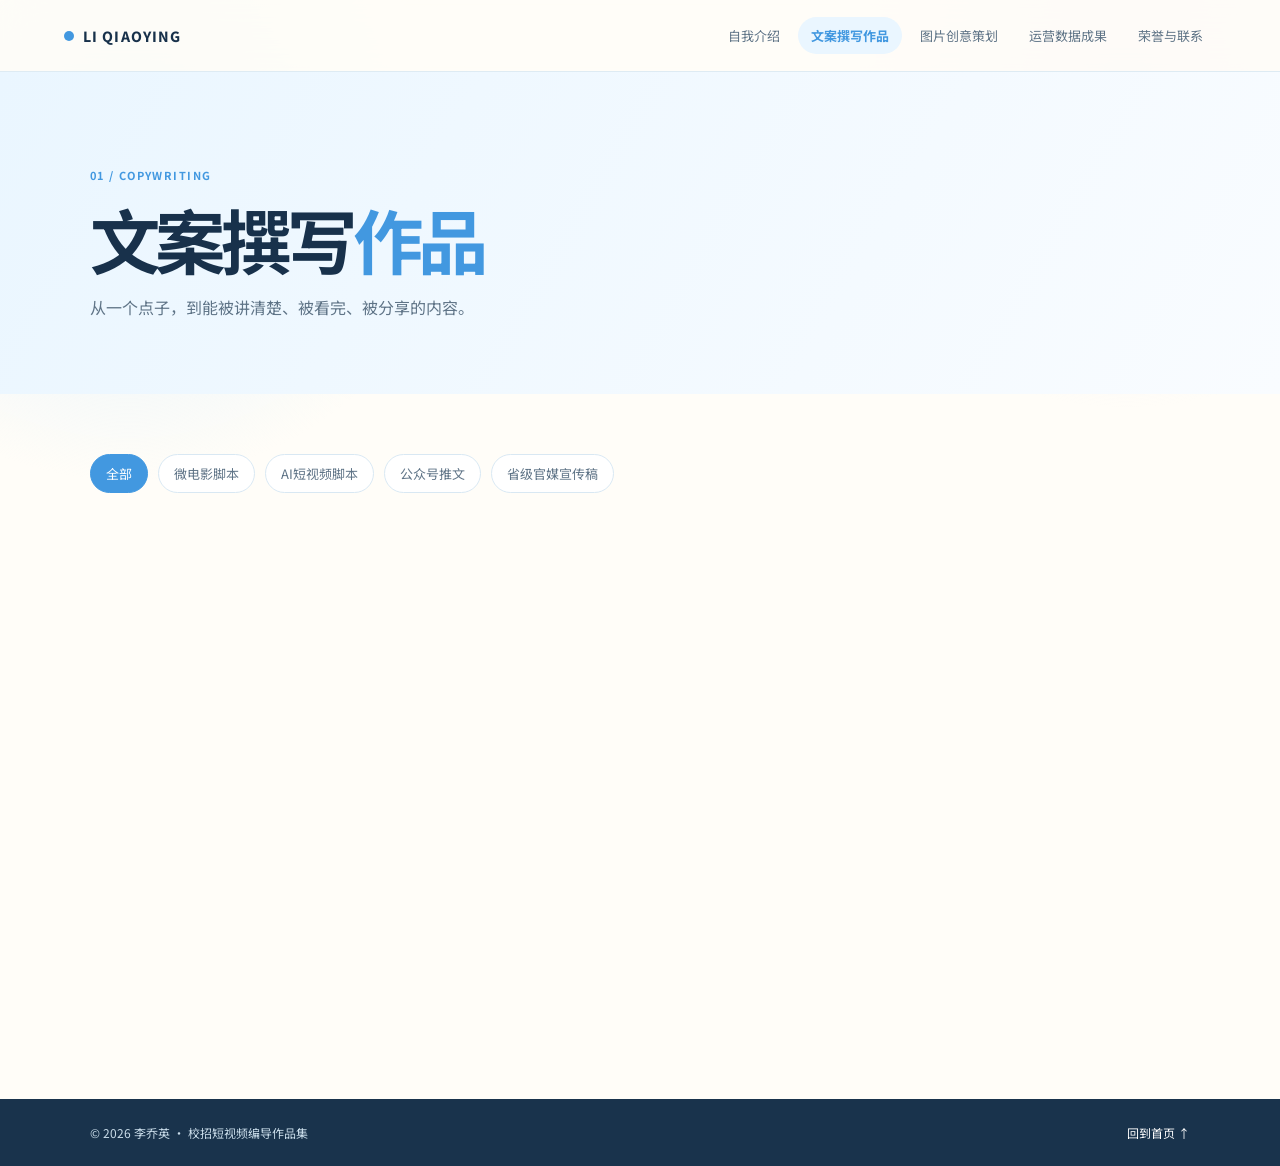
==== copywriting.html @ 42918904 "Split portfolio navigation into pages" ====
<!doctype html>
<html lang="zh-CN"><head><meta charset="UTF-8" /><meta name="viewport" content="width=device-width, initial-scale=1.0" /><meta name="description" content="李乔英文案撰写作品" /><title>文案撰写作品｜李乔英</title><link rel="preconnect" href="https://fonts.googleapis.com" /><link rel="preconnect" href="https://fonts.gstatic.com" crossorigin /><link href="https://fonts.googleapis.com/css2?family=Noto+Sans+SC:wght@400;500;600;700;800&display=swap" rel="stylesheet" /><link rel="stylesheet" href="styles.css" /></head>
<body><header class="site-header"><a class="brand" href="index.html"><span class="brand-dot"></span>LI QIAOYING</a><button class="nav-toggle" type="button" aria-label="打开导航" aria-expanded="false">☰</button><nav class="main-nav"><a href="index.html">自我介绍</a><a class="active" href="copywriting.html">文案撰写作品</a><a href="creative.html">图片创意策划</a><a href="data.html">运营数据成果</a><a href="honors.html">荣誉与联系</a></nav></header>
<main><section class="page-banner section"><p class="eyebrow">01 / COPYWRITING</p><h1>文案撰写<span>作品</span></h1><p>从一个点子，到能被讲清楚、被看完、被分享的内容。</p></section><section class="section page-content"><div class="work-filter" role="tablist"><button class="chip active" data-work-filter="all" type="button">全部</button><button class="chip" data-work-filter="微电影脚本" type="button">微电影脚本</button><button class="chip" data-work-filter="AI短视频脚本" type="button">AI短视频脚本</button><button class="chip" data-work-filter="公众号推文" type="button">公众号推文</button><button class="chip" data-work-filter="省级官媒宣传稿" type="button">省级官媒宣传稿</button></div><div id="works-grid" class="works-grid"><p class="loading-note">正在加载作品卡片…</p></div></section></main><footer><span>© 2026 李乔英 · 校招短视频编导作品集</span><a href="index.html">回到首页 ↑</a></footer><script src="content/site-content.js"></script><script src="app.js"></script></body></html>
---- styles.css ----
:root{--blue:#4298e0;--blue-light:#eaf6ff;--blue-soft:#d7edff;--ink:#18314b;--muted:#5f7487;--cream:#fffdf8;--pink:#ffe5ed;--purple:#e9e4ff;--line:#d9e8f3;--shadow:0 12px 30px rgba(59,132,185,.13);--radius:16px}*{box-sizing:border-box}html{scroll-behavior:smooth}body{background:var(--cream);color:var(--ink);font-family:"Noto Sans SC",sans-serif;margin:0}body:before{background:radial-gradient(circle at 10% 15%,#dff2ff 0,transparent 25%),radial-gradient(circle at 88% 8%,#eee9ff 0,transparent 24%);content:"";inset:0;pointer-events:none;position:fixed;z-index:-1}.site-header{align-items:center;background:rgba(255,253,248,.88);backdrop-filter:blur(16px);border-bottom:1px solid rgba(217,232,243,.85);display:flex;height:72px;justify-content:space-between;padding:0 max(5vw,28px);position:sticky;top:0;z-index:20}.brand{align-items:center;color:var(--ink);display:flex;font-size:14px;font-weight:800;letter-spacing:.08em;text-decoration:none}.brand-dot{background:var(--blue);border-radius:50%;height:10px;margin-right:9px;width:10px}.main-nav{display:flex;gap:5px}.main-nav a{border-radius:999px;color:var(--muted);font-size:13px;padding:9px 13px;text-decoration:none;transition:.2s}.main-nav a:hover,.main-nav a.active{background:var(--blue-light);color:var(--blue);font-weight:700}.nav-toggle{background:none;border:0;color:var(--blue);display:none;font-size:21px}.section{padding:108px max(7vw,32px)}.hero{align-items:center;display:grid;grid-template-columns:1.05fr .95fr;min-height:650px;overflow:hidden;position:relative}.hero-content{position:relative;z-index:2}.eyebrow{color:var(--blue);font-size:11px;font-weight:700;letter-spacing:.13em;margin:0;text-transform:uppercase}.hero h1,.section-heading h2,.contact-card h2{font-size:clamp(35px,4.5vw,68px);letter-spacing:-.05em;line-height:1.18;margin:17px 0 21px}.hero h1 span,.section-heading h2 span,.contact-card h2 span{color:var(--blue)}.hero-tagline{color:var(--muted);font-size:17px;line-height:1.9;margin:0}.hero-actions{align-items:center;display:flex;gap:24px;margin-top:35px}.button{border-radius:999px;display:inline-block;font-size:14px;font-weight:700;padding:14px 22px;text-decoration:none;transition:.2s}.button.primary{background:var(--blue);box-shadow:0 8px 18px rgba(66,152,224,.27);color:#fff}.button:hover{transform:translateY(-4px)}.button span,.text-button span{font-size:18px;margin-left:6px}.text-button{color:var(--blue);font-size:14px;font-weight:700;text-decoration:none}.hero-photo-wrap{justify-self:end;max-width:390px;position:relative;width:77%;z-index:2}.profile-photo{aspect-ratio:3/4;background:#91c8ee;border:12px solid #fff;border-radius:26px;box-shadow:var(--shadow);display:block;object-fit:cover;width:100%}.photo-caption{color:var(--muted);display:flex;font-size:10px;justify-content:space-between;letter-spacing:.07em;margin-top:12px}.photo-sticker{background:var(--pink);border-radius:12px;box-shadow:0 5px 10px rgba(181,113,136,.12);color:#b86682;font-size:12px;font-weight:700;left:-46px;line-height:1.5;padding:11px;position:absolute;text-align:center;top:34px;transform:rotate(-8deg);z-index:3}.soft-shape{border-radius:50%;position:absolute}.shape-one{background:var(--blue-soft);height:520px;right:-110px;top:35px;width:520px}.shape-two{background:var(--pink);bottom:-85px;height:210px;left:38%;width:210px}.section-soft{background:#f4fbff}.section-heading{margin-bottom:38px;max-width:740px}.section-heading h2{margin-bottom:12px}.section-note{color:var(--muted);font-size:15px;line-height:1.8;margin:0}.education-grid{display:grid;gap:28px;grid-template-columns:1.35fr .85fr;margin-bottom:28px}.timeline,.advantage-card,.skill-card,.work-card,.gallery-card,.stat-card,.chart-card,.review-card,.contact-card{border-radius:var(--radius)}.timeline{background:#fff;border:1px solid var(--line);list-style:none;margin:0;padding:14px 26px}.timeline li{border-left:2px solid var(--blue-soft);padding:19px 8px 19px 25px;position:relative}.timeline li:before{background:var(--blue);border:4px solid #fff;border-radius:50%;box-shadow:0 0 0 2px var(--blue);content:"";height:9px;left:-7px;position:absolute;top:24px;width:9px}.timeline li:last-child{padding-bottom:5px}.timeline time{color:var(--blue);font-size:12px;font-weight:700}.timeline h3{font-size:19px;margin:8px 0}.timeline p,.advantage-card p{color:var(--muted);font-size:13px;line-height:1.8;margin:0}.advantage-card{background:var(--purple);padding:29px}.mini-icon{font-size:26px}.advantage-card h3{font-size:20px;margin:18px 0 10px}.skills-grid{display:grid;gap:17px;grid-template-columns:repeat(4,1fr)}.skill-card{background:#fff;border:1px solid var(--line);padding:22px;transition:.25s}.skill-card:hover,.work-card:hover,.gallery-card:hover,.stat-card:hover{box-shadow:var(--shadow);transform:translateY(-5px)}.skill-icon{background:var(--blue-light);border-radius:12px;display:grid;font-size:22px;height:45px;place-items:center;width:45px}.skill-card h3{font-size:17px;margin:17px 0 9px}.skill-card p{color:var(--muted);font-size:12px;line-height:1.7;margin:0}.work-filter,.creative-tabs{display:flex;flex-wrap:wrap;gap:10px;margin-bottom:30px}.chip,.gallery-tab{background:#fff;border:1px solid var(--line);border-radius:999px;color:var(--muted);cursor:pointer;font-family:inherit;font-size:13px;padding:9px 15px;transition:.2s}.chip:hover,.chip.active,.gallery-tab:hover,.gallery-tab.active{background:var(--blue);border-color:var(--blue);color:#fff}.works-grid{align-items:start;columns:2;column-gap:21px}.work-card{background:#fff;border:1px solid var(--line);break-inside:avoid;margin:0 0 21px;overflow:hidden;transition:.25s}.work-card.hidden,.gallery-card.hidden{display:none}.work-main{padding:25px}.work-top{align-items:center;display:flex;justify-content:space-between}.work-category{background:var(--blue-light);border-radius:999px;color:var(--blue);font-size:11px;font-weight:700;padding:6px 10px}.work-badge{color:#b8748a;font-size:11px;font-weight:700}.work-card h3{font-size:23px;line-height:1.4;margin:17px 0 8px}.work-label{color:var(--muted);font-size:12px;margin:0}.work-summary{color:#526b7e;font-size:13px;line-height:1.85;margin:17px 0}.work-extra{background:#f7fbfe;border-top:1px solid var(--line);display:grid;gap:10px;grid-template-columns:1fr 145px;max-height:0;opacity:0;overflow:hidden;padding:0 25px;transition:.35s}.work-card:hover .work-extra{max-height:190px;opacity:1;padding:18px 25px}.work-extra p{color:var(--muted);font-size:12px;line-height:1.7;margin:0}.video-placeholder{align-items:center;background:linear-gradient(135deg,#cee9ff,#dcd7fb);border-radius:10px;color:#43657e;display:flex;font-size:11px;justify-content:center;min-height:74px;text-align:center}.gallery-grid{display:grid;gap:20px;grid-template-columns:repeat(3,1fr)}.gallery-card{background:#fff;border:1px solid var(--line);cursor:zoom-in;margin:0;overflow:hidden;transition:.25s}.gallery-card img{aspect-ratio:1.12/1;display:block;object-fit:cover;transition:.4s;width:100%}.gallery-card:hover img{transform:scale(1.045)}.gallery-card figcaption{padding:15px 17px 17px}.gallery-card .gallery-type{color:var(--blue);font-size:11px;font-weight:700}.gallery-card h3{font-size:16px;margin:7px 0}.gallery-card p{color:var(--muted);font-size:12px;line-height:1.7;margin:0}.stat-grid{display:grid;gap:16px;grid-template-columns:repeat(4,1fr)}.stat-card{background:#fff;border:1px solid var(--line);padding:23px;transition:.25s}.stat-platform{color:var(--muted);font-size:13px;margin:0}.stat-value{font-size:32px;font-weight:800;letter-spacing:-.05em;margin:10px 0 2px}.stat-unit{color:var(--muted);font-size:11px;margin:0}.stat-progress{background:#eef3f7;border-radius:50px;height:7px;margin-top:19px;overflow:hidden}.stat-progress span{border-radius:50px;display:block;height:100%;width:0}.data-bottom{display:grid;gap:20px;grid-template-columns:1.28fr .72fr;margin-top:20px}.chart-card,.review-card{background:#fff;border:1px solid var(--line);padding:27px}.card-title{align-items:center;display:flex;justify-content:space-between}.card-title h3,.review-card h3{font-size:18px;margin:0}.card-title span{color:var(--muted);font-size:11px}.bar-chart{align-items:end;border-bottom:1px solid var(--line);display:flex;gap:13%;height:205px;margin-top:27px;padding:0 7% 0}.bar-item{align-items:center;display:flex;flex:1;flex-direction:column;height:100%;justify-content:flex-end}.bar-item b{color:var(--ink);font-size:12px;margin-bottom:8px}.bar-item i{border-radius:9px 9px 0 0;display:block;min-height:18px;transition:height .9s ease;width:100%}.bar-item span{color:var(--muted);font-size:11px;margin-top:9px}.review-card{background:var(--purple)}.review-card .eyebrow{color:#746bb8}.review-card h3{margin:12px 0 16px}.review-card ol{margin:0;padding-left:20px}.review-card li{color:var(--muted);font-size:12px;line-height:1.85;margin-bottom:10px}.review-card b{color:var(--ink)}.honors-section{background:linear-gradient(135deg,#eaf6ff,#fbf4ff)}.honor-wall{display:flex;flex-wrap:wrap;gap:13px;margin-bottom:54px}.honor-tag{background:#fff;border:1px solid #d9d1fb;border-radius:999px;color:#635c99;font-size:13px;padding:12px 17px;transition:.2s}.honor-tag:nth-child(2n){background:#fff6da;border-color:#f4e3aa;color:#967333}.honor-tag:nth-child(3n){background:#ffe9ef;border-color:#facbd9;color:#a55b75}.honor-tag:hover{box-shadow:0 6px 13px rgba(110,91,170,.12);transform:translateY(-4px)}.contact-card{align-items:center;background:#fff;box-shadow:var(--shadow);display:flex;justify-content:space-between;padding:45px}.contact-card h2{font-size:clamp(31px,3.4vw,52px);margin-bottom:0}.contact-list{display:flex;flex-direction:column;gap:13px;min-width:275px}.contact-list a,.contact-list span{border-bottom:1px solid var(--line);color:var(--ink);font-size:13px;padding:0 0 12px;text-decoration:none}.contact-list strong{color:var(--blue);display:inline-block;font-size:11px;margin-right:13px;width:53px}.resume-button{background:var(--blue)!important;border:0!important;border-radius:10px;color:#fff!important;font-weight:700;margin-top:3px;padding:12px 15px!important;text-align:center}.resume-button:hover{filter:brightness(.97)}footer{align-items:center;background:#19334c;color:#caddea;display:flex;font-size:12px;justify-content:space-between;padding:25px max(7vw,32px)}footer a{color:#fff;text-decoration:none}.lightbox{background:#fff;border:0;border-radius:20px;box-shadow:0 20px 60px rgba(22,48,74,.3);max-width:min(860px,92vw);padding:0;position:relative}.lightbox::backdrop{background:rgba(24,49,75,.55);backdrop-filter:blur(4px)}.lightbox img{display:block;max-height:67vh;object-fit:contain;width:100%}.lightbox>div{padding:19px 24px 23px}.lightbox-type{color:var(--blue);font-size:11px;font-weight:700}.lightbox h3{font-size:20px;margin:6px 0}.lightbox p{color:var(--muted);font-size:13px;line-height:1.7;margin:0}.lightbox-close{background:#fff;border:0;border-radius:50%;box-shadow:0 3px 10px rgba(0,0,0,.15);color:var(--ink);cursor:pointer;font-size:28px;height:38px;line-height:1;position:absolute;right:12px;top:12px;width:38px;z-index:2}.reveal{opacity:0;transform:translateY(20px);transition:opacity .65s ease,transform .65s ease}.reveal.visible{opacity:1;transform:none}.delay-1{transition-delay:.12s}@media(max-width:900px){.site-header{padding:0 24px}.nav-toggle{display:block}.main-nav{background:rgba(255,253,248,.97);border-bottom:1px solid var(--line);box-shadow:0 12px 20px rgba(39,84,118,.08);display:none;left:0;padding:14px 24px;position:absolute;top:71px;width:100%}.main-nav.open{display:flex;flex-wrap:wrap}.section{padding:80px 6vw}.hero{grid-template-columns:1fr;min-height:auto;padding-bottom:75px;padding-top:80px}.hero-photo-wrap{justify-self:center;margin-top:50px;max-width:320px}.skills-grid,.stat-grid{grid-template-columns:repeat(2,1fr)}.gallery-grid{grid-template-columns:repeat(2,1fr)}.work-extra{max-height:180px;opacity:1;padding:18px 25px}.data-bottom{grid-template-columns:1fr}.contact-card{align-items:flex-start;flex-direction:column;gap:30px}.contact-list{width:100%}}@media(max-width:580px){.brand{font-size:12px}.section{padding:67px 20px}.hero h1{font-size:40px}.hero-tagline{font-size:15px}.hero-actions{gap:17px}.photo-sticker{left:-25px;font-size:10px}.education-grid,.gallery-grid,.stat-grid{grid-template-columns:1fr}.timeline{padding:12px 17px}.skills-grid{gap:12px}.skill-card{padding:17px}.works-grid{columns:1}.work-extra{grid-template-columns:1fr}.video-placeholder{min-height:58px}.gallery-card img{aspect-ratio:1.25/1}.data-bottom{margin-top:14px}.bar-chart{gap:7%;padding:0 2%}.contact-card{padding:30px 24px}.contact-list{min-width:0}.honor-wall{gap:9px}.honor-tag{font-size:11px;padding:10px 12px}footer{font-size:10px;padding:21px 20px}.lightbox{max-width:94vw}}
.page-banner{background:linear-gradient(120deg,#eaf6ff,#f9fcff);padding-bottom:75px;padding-top:95px}.page-banner h1{font-size:clamp(38px,5.5vw,76px);letter-spacing:-.06em;line-height:1.16;margin:15px 0}.page-banner h1 span{color:var(--blue)}.page-banner>p:last-child{color:var(--muted);font-size:16px;margin:0}.banner-purple{background:linear-gradient(120deg,#f0edff,#faf9ff)}.banner-pink{background:linear-gradient(120deg,#fff0f4,#fffaf9)}.banner-yellow{background:linear-gradient(120deg,#fff8dc,#fffdf7)}.page-content{min-height:560px;padding-top:60px}.loading-note{color:var(--muted);font-size:14px}.honors-page{background:linear-gradient(135deg,#eaf6ff,#fbf4ff)}
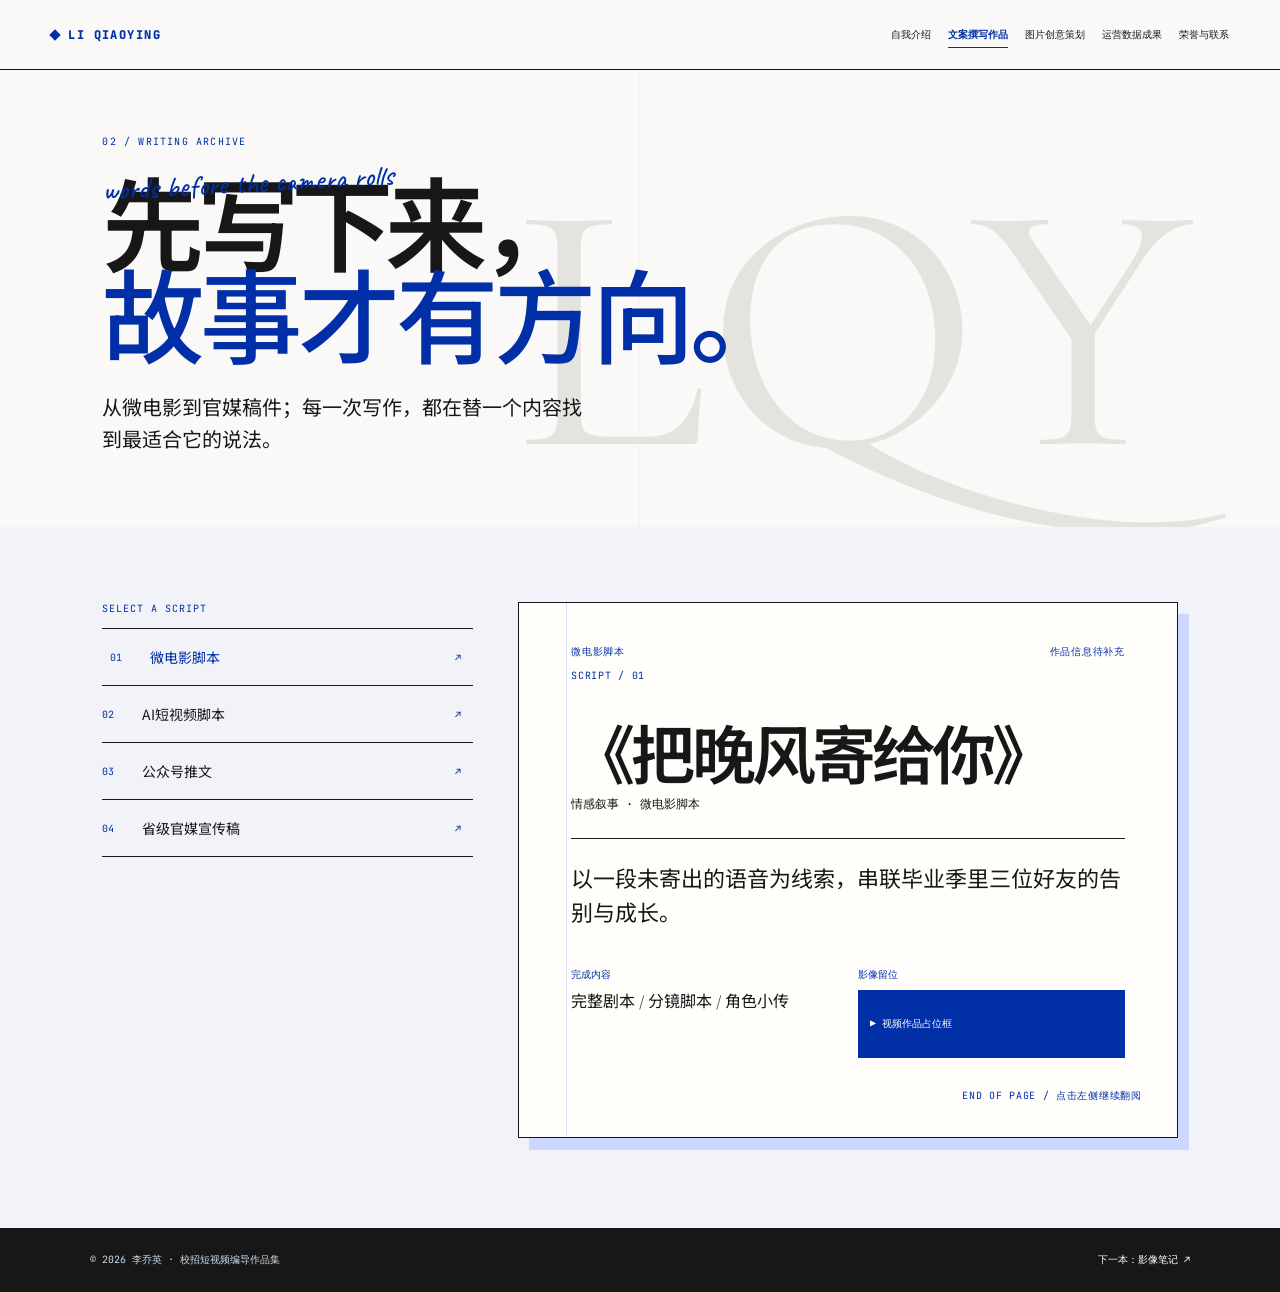
==== commit 85b15061: "Add interactive portfolio archive" ====
--- a/copywriting.html
+++ b/copywriting.html
@@ -1,4 +1,5 @@
 <!doctype html>
-<html lang="zh-CN"><head><meta charset="UTF-8" /><meta name="viewport" content="width=device-width, initial-scale=1.0" /><meta name="description" content="李乔英文案撰写作品" /><title>文案撰写作品｜李乔英</title><link rel="preconnect" href="https://fonts.googleapis.com" /><link rel="preconnect" href="https://fonts.gstatic.com" crossorigin /><link href="https://fonts.googleapis.com/css2?family=Noto+Sans+SC:wght@400;500;600;700;800&display=swap" rel="stylesheet" /><link rel="stylesheet" href="styles.css" /></head>
-<body><header class="site-header"><a class="brand" href="index.html"><span class="brand-dot"></span>LI QIAOYING</a><button class="nav-toggle" type="button" aria-label="打开导航" aria-expanded="false">☰</button><nav class="main-nav"><a href="index.html">自我介绍</a><a class="active" href="copywriting.html">文案撰写作品</a><a href="creative.html">图片创意策划</a><a href="data.html">运营数据成果</a><a href="honors.html">荣誉与联系</a></nav></header>
-<main><section class="page-banner section"><p class="eyebrow">01 / COPYWRITING</p><h1>文案撰写<span>作品</span></h1><p>从一个点子，到能被讲清楚、被看完、被分享的内容。</p></section><section class="section page-content"><div class="work-filter" role="tablist"><button class="chip active" data-work-filter="all" type="button">全部</button><button class="chip" data-work-filter="微电影脚本" type="button">微电影脚本</button><button class="chip" data-work-filter="AI短视频脚本" type="button">AI短视频脚本</button><button class="chip" data-work-filter="公众号推文" type="button">公众号推文</button><button class="chip" data-work-filter="省级官媒宣传稿" type="button">省级官媒宣传稿</button></div><div id="works-grid" class="works-grid"><p class="loading-note">正在加载作品卡片…</p></div></section></main><footer><span>© 2026 李乔英 · 校招短视频编导作品集</span><a href="index.html">回到首页 ↑</a></footer><script src="content/site-content.js"></script><script src="app.js"></script></body></html>
+<html lang="zh-CN"><head><meta charset="UTF-8" /><meta name="viewport" content="width=device-width, initial-scale=1.0" /><meta name="description" content="李乔英文案撰写作品" /><title>文案撰写作品｜李乔英</title><link rel="preconnect" href="https://fonts.googleapis.com" /><link rel="preconnect" href="https://fonts.gstatic.com" crossorigin /><link href="https://fonts.googleapis.com/css2?family=Caveat:wght@400;500;600&family=Cormorant+Garamond:ital,wght@0,500;0,600;1,500&family=JetBrains+Mono:wght@300;400;500&family=Noto+Sans+SC:wght@400;500;600;700&display=swap" rel="stylesheet" /><link rel="stylesheet" href="styles.css" /></head>
+<body class="writing-page"><header class="site-header"><a class="brand" href="index.html"><span class="brand-dot"></span>LI QIAOYING</a><button class="nav-toggle" type="button" aria-label="打开导航" aria-expanded="false">☰</button><nav class="main-nav"><a href="index.html">自我介绍</a><a class="active" href="copywriting.html">文案撰写作品</a><a href="creative.html">图片创意策划</a><a href="data.html">运营数据成果</a><a href="honors.html">荣誉与联系</a></nav></header>
+<main><section class="archive-hero section"><p class="field-index">02 / WRITING ARCHIVE</p><p class="hand-note">words before the camera rolls</p><h1>先写下来，<br /><em>故事才有方向。</em></h1><p>从微电影到官媒稿件；每一次写作，都在替一个内容找到最适合它的说法。</p></section><section class="script-library section"><div class="library-rail"><p>SELECT A SCRIPT</p><div id="work-tabs" class="work-tabs" role="tablist"><p class="loading-note">正在放回脚本…</p></div></div><article id="script-detail" class="script-detail"><p class="loading-note">正在翻开脚本…</p></article></section></main>
+<footer><span>© 2026 李乔英 · 校招短视频编导作品集</span><a href="creative.html">下一本：影像笔记 ↗</a></footer><script src="content/site-content.js"></script><script src="app.js"></script></body></html>
--- a/styles.css
+++ b/styles.css
@@ -1,2 +1,16 @@
 :root{--blue:#4298e0;--blue-light:#eaf6ff;--blue-soft:#d7edff;--ink:#18314b;--muted:#5f7487;--cream:#fffdf8;--pink:#ffe5ed;--purple:#e9e4ff;--line:#d9e8f3;--shadow:0 12px 30px rgba(59,132,185,.13);--radius:16px}*{box-sizing:border-box}html{scroll-behavior:smooth}body{background:var(--cream);color:var(--ink);font-family:"Noto Sans SC",sans-serif;margin:0}body:before{background:radial-gradient(circle at 10% 15%,#dff2ff 0,transparent 25%),radial-gradient(circle at 88% 8%,#eee9ff 0,transparent 24%);content:"";inset:0;pointer-events:none;position:fixed;z-index:-1}.site-header{align-items:center;background:rgba(255,253,248,.88);backdrop-filter:blur(16px);border-bottom:1px solid rgba(217,232,243,.85);display:flex;height:72px;justify-content:space-between;padding:0 max(5vw,28px);position:sticky;top:0;z-index:20}.brand{align-items:center;color:var(--ink);display:flex;font-size:14px;font-weight:800;letter-spacing:.08em;text-decoration:none}.brand-dot{background:var(--blue);border-radius:50%;height:10px;margin-right:9px;width:10px}.main-nav{display:flex;gap:5px}.main-nav a{border-radius:999px;color:var(--muted);font-size:13px;padding:9px 13px;text-decoration:none;transition:.2s}.main-nav a:hover,.main-nav a.active{background:var(--blue-light);color:var(--blue);font-weight:700}.nav-toggle{background:none;border:0;color:var(--blue);display:none;font-size:21px}.section{padding:108px max(7vw,32px)}.hero{align-items:center;display:grid;grid-template-columns:1.05fr .95fr;min-height:650px;overflow:hidden;position:relative}.hero-content{position:relative;z-index:2}.eyebrow{color:var(--blue);font-size:11px;font-weight:700;letter-spacing:.13em;margin:0;text-transform:uppercase}.hero h1,.section-heading h2,.contact-card h2{font-size:clamp(35px,4.5vw,68px);letter-spacing:-.05em;line-height:1.18;margin:17px 0 21px}.hero h1 span,.section-heading h2 span,.contact-card h2 span{color:var(--blue)}.hero-tagline{color:var(--muted);font-size:17px;line-height:1.9;margin:0}.hero-actions{align-items:center;display:flex;gap:24px;margin-top:35px}.button{border-radius:999px;display:inline-block;font-size:14px;font-weight:700;padding:14px 22px;text-decoration:none;transition:.2s}.button.primary{background:var(--blue);box-shadow:0 8px 18px rgba(66,152,224,.27);color:#fff}.button:hover{transform:translateY(-4px)}.button span,.text-button span{font-size:18px;margin-left:6px}.text-button{color:var(--blue);font-size:14px;font-weight:700;text-decoration:none}.hero-photo-wrap{justify-self:end;max-width:390px;position:relative;width:77%;z-index:2}.profile-photo{aspect-ratio:3/4;background:#91c8ee;border:12px solid #fff;border-radius:26px;box-shadow:var(--shadow);display:block;object-fit:cover;width:100%}.photo-caption{color:var(--muted);display:flex;font-size:10px;justify-content:space-between;letter-spacing:.07em;margin-top:12px}.photo-sticker{background:var(--pink);border-radius:12px;box-shadow:0 5px 10px rgba(181,113,136,.12);color:#b86682;font-size:12px;font-weight:700;left:-46px;line-height:1.5;padding:11px;position:absolute;text-align:center;top:34px;transform:rotate(-8deg);z-index:3}.soft-shape{border-radius:50%;position:absolute}.shape-one{background:var(--blue-soft);height:520px;right:-110px;top:35px;width:520px}.shape-two{background:var(--pink);bottom:-85px;height:210px;left:38%;width:210px}.section-soft{background:#f4fbff}.section-heading{margin-bottom:38px;max-width:740px}.section-heading h2{margin-bottom:12px}.section-note{color:var(--muted);font-size:15px;line-height:1.8;margin:0}.education-grid{display:grid;gap:28px;grid-template-columns:1.35fr .85fr;margin-bottom:28px}.timeline,.advantage-card,.skill-card,.work-card,.gallery-card,.stat-card,.chart-card,.review-card,.contact-card{border-radius:var(--radius)}.timeline{background:#fff;border:1px solid var(--line);list-style:none;margin:0;padding:14px 26px}.timeline li{border-left:2px solid var(--blue-soft);padding:19px 8px 19px 25px;position:relative}.timeline li:before{background:var(--blue);border:4px solid #fff;border-radius:50%;box-shadow:0 0 0 2px var(--blue);content:"";height:9px;left:-7px;position:absolute;top:24px;width:9px}.timeline li:last-child{padding-bottom:5px}.timeline time{color:var(--blue);font-size:12px;font-weight:700}.timeline h3{font-size:19px;margin:8px 0}.timeline p,.advantage-card p{color:var(--muted);font-size:13px;line-height:1.8;margin:0}.advantage-card{background:var(--purple);padding:29px}.mini-icon{font-size:26px}.advantage-card h3{font-size:20px;margin:18px 0 10px}.skills-grid{display:grid;gap:17px;grid-template-columns:repeat(4,1fr)}.skill-card{background:#fff;border:1px solid var(--line);padding:22px;transition:.25s}.skill-card:hover,.work-card:hover,.gallery-card:hover,.stat-card:hover{box-shadow:var(--shadow);transform:translateY(-5px)}.skill-icon{background:var(--blue-light);border-radius:12px;display:grid;font-size:22px;height:45px;place-items:center;width:45px}.skill-card h3{font-size:17px;margin:17px 0 9px}.skill-card p{color:var(--muted);font-size:12px;line-height:1.7;margin:0}.work-filter,.creative-tabs{display:flex;flex-wrap:wrap;gap:10px;margin-bottom:30px}.chip,.gallery-tab{background:#fff;border:1px solid var(--line);border-radius:999px;color:var(--muted);cursor:pointer;font-family:inherit;font-size:13px;padding:9px 15px;transition:.2s}.chip:hover,.chip.active,.gallery-tab:hover,.gallery-tab.active{background:var(--blue);border-color:var(--blue);color:#fff}.works-grid{align-items:start;columns:2;column-gap:21px}.work-card{background:#fff;border:1px solid var(--line);break-inside:avoid;margin:0 0 21px;overflow:hidden;transition:.25s}.work-card.hidden,.gallery-card.hidden{display:none}.work-main{padding:25px}.work-top{align-items:center;display:flex;justify-content:space-between}.work-category{background:var(--blue-light);border-radius:999px;color:var(--blue);font-size:11px;font-weight:700;padding:6px 10px}.work-badge{color:#b8748a;font-size:11px;font-weight:700}.work-card h3{font-size:23px;line-height:1.4;margin:17px 0 8px}.work-label{color:var(--muted);font-size:12px;margin:0}.work-summary{color:#526b7e;font-size:13px;line-height:1.85;margin:17px 0}.work-extra{background:#f7fbfe;border-top:1px solid var(--line);display:grid;gap:10px;grid-template-columns:1fr 145px;max-height:0;opacity:0;overflow:hidden;padding:0 25px;transition:.35s}.work-card:hover .work-extra{max-height:190px;opacity:1;padding:18px 25px}.work-extra p{color:var(--muted);font-size:12px;line-height:1.7;margin:0}.video-placeholder{align-items:center;background:linear-gradient(135deg,#cee9ff,#dcd7fb);border-radius:10px;color:#43657e;display:flex;font-size:11px;justify-content:center;min-height:74px;text-align:center}.gallery-grid{display:grid;gap:20px;grid-template-columns:repeat(3,1fr)}.gallery-card{background:#fff;border:1px solid var(--line);cursor:zoom-in;margin:0;overflow:hidden;transition:.25s}.gallery-card img{aspect-ratio:1.12/1;display:block;object-fit:cover;transition:.4s;width:100%}.gallery-card:hover img{transform:scale(1.045)}.gallery-card figcaption{padding:15px 17px 17px}.gallery-card .gallery-type{color:var(--blue);font-size:11px;font-weight:700}.gallery-card h3{font-size:16px;margin:7px 0}.gallery-card p{color:var(--muted);font-size:12px;line-height:1.7;margin:0}.stat-grid{display:grid;gap:16px;grid-template-columns:repeat(4,1fr)}.stat-card{background:#fff;border:1px solid var(--line);padding:23px;transition:.25s}.stat-platform{color:var(--muted);font-size:13px;margin:0}.stat-value{font-size:32px;font-weight:800;letter-spacing:-.05em;margin:10px 0 2px}.stat-unit{color:var(--muted);font-size:11px;margin:0}.stat-progress{background:#eef3f7;border-radius:50px;height:7px;margin-top:19px;overflow:hidden}.stat-progress span{border-radius:50px;display:block;height:100%;width:0}.data-bottom{display:grid;gap:20px;grid-template-columns:1.28fr .72fr;margin-top:20px}.chart-card,.review-card{background:#fff;border:1px solid var(--line);padding:27px}.card-title{align-items:center;display:flex;justify-content:space-between}.card-title h3,.review-card h3{font-size:18px;margin:0}.card-title span{color:var(--muted);font-size:11px}.bar-chart{align-items:end;border-bottom:1px solid var(--line);display:flex;gap:13%;height:205px;margin-top:27px;padding:0 7% 0}.bar-item{align-items:center;display:flex;flex:1;flex-direction:column;height:100%;justify-content:flex-end}.bar-item b{color:var(--ink);font-size:12px;margin-bottom:8px}.bar-item i{border-radius:9px 9px 0 0;display:block;min-height:18px;transition:height .9s ease;width:100%}.bar-item span{color:var(--muted);font-size:11px;margin-top:9px}.review-card{background:var(--purple)}.review-card .eyebrow{color:#746bb8}.review-card h3{margin:12px 0 16px}.review-card ol{margin:0;padding-left:20px}.review-card li{color:var(--muted);font-size:12px;line-height:1.85;margin-bottom:10px}.review-card b{color:var(--ink)}.honors-section{background:linear-gradient(135deg,#eaf6ff,#fbf4ff)}.honor-wall{display:flex;flex-wrap:wrap;gap:13px;margin-bottom:54px}.honor-tag{background:#fff;border:1px solid #d9d1fb;border-radius:999px;color:#635c99;font-size:13px;padding:12px 17px;transition:.2s}.honor-tag:nth-child(2n){background:#fff6da;border-color:#f4e3aa;color:#967333}.honor-tag:nth-child(3n){background:#ffe9ef;border-color:#facbd9;color:#a55b75}.honor-tag:hover{box-shadow:0 6px 13px rgba(110,91,170,.12);transform:translateY(-4px)}.contact-card{align-items:center;background:#fff;box-shadow:var(--shadow);display:flex;justify-content:space-between;padding:45px}.contact-card h2{font-size:clamp(31px,3.4vw,52px);margin-bottom:0}.contact-list{display:flex;flex-direction:column;gap:13px;min-width:275px}.contact-list a,.contact-list span{border-bottom:1px solid var(--line);color:var(--ink);font-size:13px;padding:0 0 12px;text-decoration:none}.contact-list strong{color:var(--blue);display:inline-block;font-size:11px;margin-right:13px;width:53px}.resume-button{background:var(--blue)!important;border:0!important;border-radius:10px;color:#fff!important;font-weight:700;margin-top:3px;padding:12px 15px!important;text-align:center}.resume-button:hover{filter:brightness(.97)}footer{align-items:center;background:#19334c;color:#caddea;display:flex;font-size:12px;justify-content:space-between;padding:25px max(7vw,32px)}footer a{color:#fff;text-decoration:none}.lightbox{background:#fff;border:0;border-radius:20px;box-shadow:0 20px 60px rgba(22,48,74,.3);max-width:min(860px,92vw);padding:0;position:relative}.lightbox::backdrop{background:rgba(24,49,75,.55);backdrop-filter:blur(4px)}.lightbox img{display:block;max-height:67vh;object-fit:contain;width:100%}.lightbox>div{padding:19px 24px 23px}.lightbox-type{color:var(--blue);font-size:11px;font-weight:700}.lightbox h3{font-size:20px;margin:6px 0}.lightbox p{color:var(--muted);font-size:13px;line-height:1.7;margin:0}.lightbox-close{background:#fff;border:0;border-radius:50%;box-shadow:0 3px 10px rgba(0,0,0,.15);color:var(--ink);cursor:pointer;font-size:28px;height:38px;line-height:1;position:absolute;right:12px;top:12px;width:38px;z-index:2}.reveal{opacity:0;transform:translateY(20px);transition:opacity .65s ease,transform .65s ease}.reveal.visible{opacity:1;transform:none}.delay-1{transition-delay:.12s}@media(max-width:900px){.site-header{padding:0 24px}.nav-toggle{display:block}.main-nav{background:rgba(255,253,248,.97);border-bottom:1px solid var(--line);box-shadow:0 12px 20px rgba(39,84,118,.08);display:none;left:0;padding:14px 24px;position:absolute;top:71px;width:100%}.main-nav.open{display:flex;flex-wrap:wrap}.section{padding:80px 6vw}.hero{grid-template-columns:1fr;min-height:auto;padding-bottom:75px;padding-top:80px}.hero-photo-wrap{justify-self:center;margin-top:50px;max-width:320px}.skills-grid,.stat-grid{grid-template-columns:repeat(2,1fr)}.gallery-grid{grid-template-columns:repeat(2,1fr)}.work-extra{max-height:180px;opacity:1;padding:18px 25px}.data-bottom{grid-template-columns:1fr}.contact-card{align-items:flex-start;flex-direction:column;gap:30px}.contact-list{width:100%}}@media(max-width:580px){.brand{font-size:12px}.section{padding:67px 20px}.hero h1{font-size:40px}.hero-tagline{font-size:15px}.hero-actions{gap:17px}.photo-sticker{left:-25px;font-size:10px}.education-grid,.gallery-grid,.stat-grid{grid-template-columns:1fr}.timeline{padding:12px 17px}.skills-grid{gap:12px}.skill-card{padding:17px}.works-grid{columns:1}.work-extra{grid-template-columns:1fr}.video-placeholder{min-height:58px}.gallery-card img{aspect-ratio:1.25/1}.data-bottom{margin-top:14px}.bar-chart{gap:7%;padding:0 2%}.contact-card{padding:30px 24px}.contact-list{min-width:0}.honor-wall{gap:9px}.honor-tag{font-size:11px;padding:10px 12px}footer{font-size:10px;padding:21px 20px}.lightbox{max-width:94vw}}
 .page-banner{background:linear-gradient(120deg,#eaf6ff,#f9fcff);padding-bottom:75px;padding-top:95px}.page-banner h1{font-size:clamp(38px,5.5vw,76px);letter-spacing:-.06em;line-height:1.16;margin:15px 0}.page-banner h1 span{color:var(--blue)}.page-banner>p:last-child{color:var(--muted);font-size:16px;margin:0}.banner-purple{background:linear-gradient(120deg,#f0edff,#faf9ff)}.banner-pink{background:linear-gradient(120deg,#fff0f4,#fffaf9)}.banner-yellow{background:linear-gradient(120deg,#fff8dc,#fffdf7)}.page-content{min-height:560px;padding-top:60px}.loading-note{color:var(--muted);font-size:14px}.honors-page{background:linear-gradient(135deg,#eaf6ff,#fbf4ff)}
+@import url('https://fonts.googleapis.com/css2?family=Caveat:wght@400;500;600&family=Cormorant+Garamond:ital,wght@0,500;0,600;1,500&family=JetBrains+Mono:wght@300;400;500&display=swap');
+
+/* Personal archive visual layer — placed first with intentional !important overrides
+   so the original responsive layout remains available underneath. */
+:root{--blue:#002fa7!important;--blue-light:#e8edff!important;--blue-soft:#ccd8ff!important;--ink:#171717!important;--muted:#535353!important;--cream:#faf9f7!important;--pink:#f4e8e4!important;--purple:#ebeaf7!important;--line:#d8d8d3!important;--shadow:0 11px 24px rgba(0,47,167,.10)!important;--radius:3px!important}
+body{background:#faf9f7!important;color:#171717!important;font-family:"Noto Sans SC",sans-serif!important}body:before{background:linear-gradient(90deg,transparent 0,transparent calc(50% - .5px),rgba(0,47,167,.075) calc(50% - .5px),rgba(0,47,167,.075) calc(50% + .5px),transparent calc(50% + .5px))!important;opacity:.45!important}.site-header{background:rgba(250,249,247,.94)!important;border-bottom:1px solid #171717!important;height:70px!important;padding:0 max(4vw,24px)!important}.brand{color:#002fa7!important;font-family:"JetBrains Mono",monospace!important;font-size:12px!important;letter-spacing:.12em!important}.brand-dot{background:#002fa7!important;border-radius:0!important;height:8px!important;transform:rotate(45deg)!important;width:8px!important}.main-nav{gap:17px!important}.main-nav a{border-radius:0!important;color:#171717!important;font-family:"JetBrains Mono",monospace!important;font-size:10px!important;padding:7px 0!important;position:relative!important}.main-nav a:after{background:#002fa7!important;bottom:1px;content:"";height:1px;left:0;position:absolute;transform:scaleX(0);transform-origin:left;width:100%}.main-nav a.active,.main-nav a:hover{background:none!important;color:#002fa7!important}.main-nav a.active:after,.main-nav a:hover:after{transform:scaleX(1)!important}.section{padding-left:max(8vw,34px)!important;padding-right:max(8vw,34px)!important}.hero{background:#faf9f7!important;min-height:690px!important}.hero:before{border:1px solid #171717;content:"FIELD NOTES / LQY — 2026";font:9px "JetBrains Mono",monospace;letter-spacing:.13em;padding:8px 11px;position:absolute;right:8%;top:11%;transform:rotate(2deg)}.hero h1,.section-heading h2,.contact-card h2{font-family:"Cormorant Garamond","Noto Sans SC",serif!important;font-weight:600!important;letter-spacing:-.055em!important}.hero h1{font-size:clamp(48px,6.1vw,88px)!important;line-height:.98!important;max-width:700px!important}.hero h1 span,.section-heading h2 span,.contact-card h2 span{color:#002fa7!important;font-family:"Caveat","Noto Sans SC",cursive!important;font-size:.82em!important;font-weight:500!important}.eyebrow{color:#002fa7!important;font-family:"JetBrains Mono",monospace!important;font-size:10px!important;font-weight:400!important;letter-spacing:.12em!important}.hero-tagline{border-left:1px solid #002fa7!important;color:#333!important;font-family:"Cormorant Garamond","Noto Sans SC",serif!important;font-size:19px!important;line-height:1.65!important;padding-left:18px!important}.button,.text-button{font-family:"JetBrains Mono",monospace!important;font-size:11px!important}.button.primary{background:#002fa7!important;border-radius:0!important;box-shadow:none!important}.text-button{color:#002fa7!important}.hero-photo-wrap{max-width:335px!important}.profile-photo{border:1px solid #171717!important;border-radius:0!important;box-shadow:10px 11px 0 #ccd8ff!important;filter:grayscale(.12)!important;padding:0!important}.photo-sticker{background:#f4e8e4!important;border-radius:0!important;box-shadow:none!important;color:#171717!important;font-family:"Caveat","Noto Sans SC",cursive!important;font-size:16px!important;left:-55px!important;transform:rotate(-6deg)!important}.photo-caption{font-family:"JetBrains Mono",monospace!important}.soft-shape{display:none!important}.section-soft,.honors-section{background:#f1f3f8!important}.section-heading{border-top:1px solid #171717!important;padding-top:21px!important}.section-heading h2{font-size:clamp(42px,5vw,74px)!important;line-height:1.02!important}.section-note{font-family:"Cormorant Garamond","Noto Sans SC",serif!important;font-size:18px!important}.timeline,.advantage-card,.skill-card,.work-card,.gallery-card,.stat-card,.chart-card,.review-card,.contact-card{border:1px solid #171717!important;border-radius:0!important;box-shadow:none!important}.timeline{background:#faf9f7!important}.timeline li{border-left:1px solid #002fa7!important}.timeline li:before{background:#faf9f7!important;border:1px solid #002fa7!important;border-radius:0!important;box-shadow:none!important}.timeline time,.work-category,.gallery-card .gallery-type{color:#002fa7!important;font-family:"JetBrains Mono",monospace!important;font-weight:400!important}.timeline h3,.advantage-card h3,.skill-card h3{font-family:"Cormorant Garamond","Noto Sans SC",serif!important;font-size:23px!important}.advantage-card{background:#e8edff!important}.advantage-card p{font-family:"Cormorant Garamond","Noto Sans SC",serif!important;font-size:16px!important;line-height:1.65!important}.mini-icon{color:#002fa7!important}.skills-grid{gap:0!important}.skill-card{background:#faf9f7!important;border-right:0!important;min-height:170px!important}.skill-card:last-child{border-right:1px solid #171717!important}.skill-card:hover,.work-card:hover,.gallery-card:hover,.stat-card:hover{box-shadow:6px 7px 0 #ccd8ff!important;transform:translateY(-5px) rotate(-.3deg)!important}.skill-icon{background:none!important;border:1px solid #002fa7!important;border-radius:50%!important;font-size:18px!important;height:38px!important;width:38px!important}.work-filter,.creative-tabs{border-bottom:1px solid #171717!important;gap:22px!important;padding-bottom:14px!important}.chip,.gallery-tab{background:none!important;border:0!important;border-bottom:1px solid transparent!important;border-radius:0!important;color:#555!important;font-family:"JetBrains Mono",monospace!important;font-size:10px!important;padding:6px 0!important}.chip.active,.chip:hover,.gallery-tab.active,.gallery-tab:hover{background:none!important;border-color:#002fa7!important;color:#002fa7!important}.works-grid{column-gap:25px!important}.work-card{background:#faf9f7!important}.work-main{padding:26px!important}.work-card h3{font-family:"Cormorant Garamond","Noto Sans SC",serif!important;font-size:30px!important;line-height:1.12!important}.work-label{font-family:"JetBrains Mono",monospace!important;font-size:10px!important}.work-summary{font-family:"Cormorant Garamond","Noto Sans SC",serif!important;font-size:17px!important;line-height:1.7!important}.work-badge{color:#002fa7!important;font-family:"JetBrains Mono",monospace!important;font-size:9px!important}.work-extra{background:#e8edff!important;border-top:1px solid #171717!important}.video-placeholder{background:#002fa7!important;border-radius:0!important;color:#fff!important;font-family:"JetBrains Mono",monospace!important}.page-banner{background:#faf9f7!important;border-bottom:1px solid #171717!important;min-height:345px!important;position:relative!important}.page-banner:after{color:#e3e3e0;content:"LQY";font:clamp(180px,25vw,390px)/.7 "Cormorant Garamond",serif;position:absolute;right:5%;top:37%;z-index:0}.page-banner>*{position:relative!important;z-index:1!important}.page-banner h1{font-family:"Cormorant Garamond","Noto Sans SC",serif!important;font-size:clamp(54px,7vw,100px)!important;line-height:.9!important;max-width:720px!important}.page-banner h1 span{color:#002fa7!important;font-family:"Caveat","Noto Sans SC",cursive!important;font-weight:500!important}.page-banner>p:last-child{font-family:"Cormorant Garamond","Noto Sans SC",serif!important;font-size:20px!important}.banner-purple,.banner-pink,.banner-yellow{background:#faf9f7!important}.page-content{background:#faf9f7!important}.gallery-grid{gap:0!important}.gallery-card{background:#faf9f7!important;border-right:0!important}.gallery-card:nth-child(3n){border-right:1px solid #171717!important}.gallery-card img{filter:saturate(.78) contrast(.96)!important}.gallery-card figcaption{padding:17px!important}.gallery-card h3{font-family:"Cormorant Garamond","Noto Sans SC",serif!important;font-size:23px!important;font-weight:600!important}.gallery-card p{font-family:"Caveat","Noto Sans SC",cursive!important;font-size:16px!important;line-height:1.45!important}.stat-grid{gap:0!important}.stat-card{background:#faf9f7!important;border-right:0!important}.stat-card:last-child{border-right:1px solid #171717!important}.stat-value{color:#002fa7!important;font-family:"Cormorant Garamond",serif!important;font-size:54px!important;font-weight:600!important}.stat-platform,.stat-unit,.card-title span{font-family:"JetBrains Mono",monospace!important}.stat-progress{background:#e3e3e0!important;border-radius:0!important;height:3px!important}.stat-progress span{border-radius:0!important}.chart-card{background:#faf9f7!important}.review-card{background:#e8edff!important}.review-card h3,.card-title h3{font-family:"Cormorant Garamond","Noto Sans SC",serif!important;font-size:28px!important}.review-card li{font-family:"Cormorant Garamond","Noto Sans SC",serif!important;font-size:16px!important}.honor-wall{gap:0!important}.honor-tag{background:#faf9f7!important;border:1px solid #171717!important;border-radius:0!important;color:#171717!important;font-family:"JetBrains Mono",monospace!important;font-size:10px!important;margin:-1px 0 0 -1px!important;padding:15px!important}.honor-tag:nth-child(2n),.honor-tag:nth-child(3n){background:#faf9f7!important;border-color:#171717!important;color:#171717!important}.honor-tag:hover{background:#002fa7!important;box-shadow:none!important;color:#fff!important;transform:translateY(-3px)!important}.contact-card{background:#002fa7!important;border-color:#002fa7!important;color:#fff!important}.contact-card .eyebrow{color:#cbd8ff!important}.contact-card h2 span{color:#fff!important}.contact-list a,.contact-list span{border-bottom-color:rgba(255,255,255,.35)!important;color:#fff!important;font-family:"JetBrains Mono",monospace!important;font-size:11px!important}.contact-list strong{color:#cbd8ff!important}.resume-button{background:#fff!important;border-radius:0!important;color:#002fa7!important}.lightbox{border-radius:0!important}.lightbox-close{border-radius:0!important;color:#002fa7!important}footer{background:#171717!important;font-family:"JetBrains Mono",monospace!important;font-size:10px!important}
+@media(max-width:900px){.main-nav{background:#faf9f7!important;border-bottom:1px solid #171717!important}.skills-grid{gap:12px!important}.skill-card{border-right:1px solid #171717!important}.gallery-card:nth-child(3n){border-right:0!important}.gallery-card:nth-child(2n){border-right:1px solid #171717!important}.stat-grid{gap:12px!important}.stat-card{border-right:1px solid #171717!important}.page-banner:after{right:0!important}.hero:before{display:none!important}}
+@media(max-width:580px){.main-nav{gap:13px!important}.page-banner{min-height:270px!important}.page-banner:after{font-size:170px!important;top:50%!important}.page-banner h1{font-size:52px!important}.hero h1{font-size:49px!important}.hero-tagline{font-size:16px!important}.gallery-card:nth-child(2n){border-right:1px solid #171717!important}.skills-grid{grid-template-columns:1fr!important}.skill-card{min-height:0!important}.section-heading h2{font-size:44px!important}}
+
+/* 2026 archive interactions ------------------------------------------------
+   本组样式服务于翻卡、翻页影像笔记与数据弹珠。所有实际内容在 content/site-content.js。 */
+.field-intro{min-height:calc(100vh - 70px);padding-bottom:65px!important;padding-top:64px!important;position:relative}.field-index{color:#002fa7;font:10px "JetBrains Mono",monospace;letter-spacing:.12em;margin:0}.field-grid{align-items:center;display:grid;gap:8vw;grid-template-columns:1.15fr .85fr;margin:65px auto 0;max-width:1120px}.field-copy .hand-note,.archive-hero .hand-note{color:#002fa7;font:500 29px/1 "Caveat","Noto Sans SC",cursive;margin:0 0 8px;transform:rotate(-3deg)}.field-copy h1,.archive-hero h1{font:600 clamp(58px,8vw,112px)/.9 "Cormorant Garamond","Noto Sans SC",serif;letter-spacing:-.075em;margin:0}.field-copy h1 em,.archive-hero h1 em{color:#002fa7;font-family:"Caveat","Noto Sans SC",cursive;font-style:normal;font-weight:500;letter-spacing:-.04em}.field-lede{border-left:1px solid #002fa7;color:#333;font:20px/1.75 "Cormorant Garamond","Noto Sans SC",serif;margin:30px 0 0;padding-left:17px}.field-links{display:flex;gap:24px;margin-top:32px}.field-links a{border-bottom:1px solid #171717;color:#171717;font:11px "JetBrains Mono",monospace;padding:0 0 7px;text-decoration:none}.field-links a span{color:#002fa7;font-size:16px}.field-links a:hover{color:#002fa7}.id-photo{margin:0;max-width:350px;position:relative;transform:rotate(2deg)}.id-photo:after{border:1px solid #002fa7;content:"ID / CREATIVE / 2026";font:9px "JetBrains Mono",monospace;letter-spacing:.08em;padding:6px;position:absolute;right:-45px;top:18px;transform:rotate(90deg)}.id-photo img{aspect-ratio:3/4;background:#acd2f2;border:1px solid #171717;box-shadow:13px 14px 0 #d7dff9;display:block;object-fit:cover;width:100%}.id-photo .tape{background:#efe0d5;color:#171717;font:18px "Caveat","Noto Sans SC",cursive;left:-43px;padding:8px 11px;position:absolute;top:27px;transform:rotate(-6deg);z-index:1}.id-photo figcaption{font:9px/1.55 "JetBrains Mono",monospace;letter-spacing:.08em;margin-top:14px}.margin-copy{bottom:28px;color:#626262;font:12px "Caveat","Noto Sans SC",cursive;margin:0;position:absolute;right:8vw;transform:rotate(-3deg)}.journey-section{background:#e8edff;padding-bottom:90px!important;padding-top:90px!important}.chapter-head{align-items:end;border-top:1px solid #171717;display:grid;gap:20px;grid-template-columns:64px 1fr minmax(180px,310px);padding-top:15px}.chapter-head>span{color:#002fa7;font:36px/1 "Cormorant Garamond",serif}.chapter-head h2{font:600 clamp(37px,5vw,65px)/.9 "Cormorant Garamond","Noto Sans SC",serif;letter-spacing:-.06em;margin:4px 0 0}.chapter-head>p{font:16px/1.45 "Cormorant Garamond","Noto Sans SC",serif;margin:0 0 3px}.journey-deck{height:440px;margin:44px auto 0;max-width:900px;perspective:1300px;position:relative}.journey-card{background:transparent;border:0;cursor:pointer;height:310px;padding:0;position:absolute;top:60px;transform-style:preserve-3d;transition:transform .75s cubic-bezier(.2,.7,.2,1);width:226px}.journey-card.card-1{left:17%;transform:rotate(-17deg)}.journey-card.card-2{left:calc(50% - 113px);top:30px;z-index:2}.journey-card.card-3{right:17%;transform:rotate(17deg)}.journey-card.card-1:hover{transform:translateY(-15px) rotate(-17deg)}.journey-card.card-2:hover{transform:translateY(-15px)}.journey-card.card-3:hover{transform:translateY(-15px) rotate(17deg)}.journey-card.is-turned{transform:rotateY(180deg)!important;z-index:4}.card-face{backface-visibility:hidden;border:1px solid #171717;display:flex;flex-direction:column;height:100%;left:0;overflow:hidden;padding:20px;position:absolute;top:0;width:100%}.card-front{background:#faf9f7;text-align:left}.card-front:after{border:1px solid #002fa7;border-radius:50%;content:"LQY";font:26px "Cormorant Garamond",serif;height:84px;line-height:84px;position:absolute;right:-19px;text-align:center;top:50px;transform:rotate(-16deg);width:84px}.card-front i,.card-back i{color:#002fa7;font:500 16px "JetBrains Mono",monospace;font-style:normal}.card-front small{font:10px "JetBrains Mono",monospace;letter-spacing:.1em;margin-top:33px}.card-front strong{font:600 32px/1.05 "Cormorant Garamond","Noto Sans SC",serif;letter-spacing:-.05em;margin-top:9px;max-width:160px}.card-front em,.card-back em{bottom:18px;color:#555;font:12px "Caveat","Noto Sans SC",cursive;font-style:normal;left:20px;position:absolute}.card-back{align-items:center;background:#002fa7;color:#fff;justify-content:center;transform:rotateY(180deg)}.card-back i{color:#ced9ff}.card-back p{font:20px/1.6 "Cormorant Garamond","Noto Sans SC",serif;margin:20px 0;text-align:left}.card-back em{color:#ced9ff}.deck-hint{color:#002fa7;font:11px "JetBrains Mono",monospace;letter-spacing:.08em;margin:0;text-align:center}.craft-section{padding-bottom:100px!important;padding-top:90px!important}.skills-stamps{display:grid;grid-template-columns:repeat(4,1fr);margin-top:44px}.skill-stamp{border:1px solid #171717;border-right:0;min-height:230px;padding:19px;position:relative}.skill-stamp:last-child{border-right:1px solid #171717}.skill-stamp:nth-child(2n){background:#f1efea}.skill-stamp span{border:1px solid #002fa7;border-radius:50%;color:#002fa7;display:grid;font-size:20px;height:42px;place-items:center;width:42px}.skill-stamp h3{font:600 27px "Cormorant Garamond","Noto Sans SC",serif;letter-spacing:-.04em;margin:28px 0 8px}.skill-stamp p{color:#555;font:14px/1.55 "Cormorant Garamond","Noto Sans SC",serif;margin:0;max-width:195px}.skill-stamp i{bottom:16px;color:#002fa7;font:10px "JetBrains Mono",monospace;font-style:normal;position:absolute;right:16px}.skill-stamp:hover{background:#002fa7;color:#fff;transform:translateY(-6px)}.skill-stamp:hover span{border-color:#fff;color:#fff}.skill-stamp:hover p,.skill-stamp:hover i{color:#d6dfff}.hybrid-note{align-items:flex-start;border-top:1px solid #171717;display:flex;gap:14px;margin:0;padding:17px 0 0}.hybrid-note span{color:#002fa7;font-size:24px}.hybrid-note p{font:18px/1.55 "Cormorant Garamond","Noto Sans SC",serif;margin:0;max-width:820px}.archive-hero{min-height:410px;padding-bottom:70px!important;padding-top:65px!important;position:relative}.archive-hero:after{color:#e3e3df;content:"LQY";font:clamp(180px,28vw,390px)/.7 "Cormorant Garamond",serif;position:absolute;right:7vw;top:135px;z-index:-1}.archive-hero h1{font-size:clamp(60px,8vw,118px)}.archive-hero>p:last-child{font:20px/1.6 "Cormorant Garamond","Noto Sans SC",serif;margin:24px 0 0;max-width:490px}.script-library{background:#f1f3f8;display:grid;grid-template-columns:minmax(230px,.72fr) minmax(0,1.28fr);gap:45px;min-height:600px;padding-bottom:90px!important;padding-top:75px!important}.library-rail>p{color:#002fa7;font:10px "JetBrains Mono",monospace;letter-spacing:.1em;margin:0 0 13px}.work-tabs{border-top:1px solid #171717}.work-tabs button{align-items:center;background:none;border:0;border-bottom:1px solid #171717;color:#171717;cursor:pointer;display:grid;font-family:"Noto Sans SC",sans-serif;font-size:14px;gap:12px;grid-template-columns:28px 1fr 18px;padding:18px 0;text-align:left;width:100%}.work-tabs button span,.work-tabs button i{color:#002fa7;font:10px "JetBrains Mono",monospace;font-style:normal}.work-tabs button.active,.work-tabs button:hover{color:#002fa7}.work-tabs button.active{padding-left:8px}.script-detail{background:#fffefb;border:1px solid #171717;box-shadow:11px 12px 0 #ccd8ff;min-height:440px;padding:42px 52px;position:relative;transition:opacity .12s,transform .12s}.script-detail:before{border-left:1px solid #d8e0fa;bottom:0;content:"";left:47px;position:absolute;top:0}.script-detail>*{position:relative}.script-detail:not(.page-in){opacity:.25;transform:rotateY(4deg)}.script-meta{display:flex;justify-content:space-between}.script-meta span,.script-number,.script-end{color:#002fa7;font:10px "JetBrains Mono",monospace;letter-spacing:.07em}.script-detail h2{font:600 clamp(37px,5vw,64px)/.94 "Cormorant Garamond","Noto Sans SC",serif;letter-spacing:-.06em;margin:47px 0 7px}.script-label{font:12px "JetBrains Mono",monospace;margin:0}.script-rule{border-top:1px solid #171717;margin:25px 0}.script-summary{font:22px/1.52 "Cormorant Garamond","Noto Sans SC",serif;margin:0;max-width:620px}.script-detail dl{display:grid;gap:20px;grid-template-columns:1fr 1fr;margin:37px 0}.script-detail dt{color:#002fa7;font:10px "JetBrains Mono",monospace;margin-bottom:8px}.script-detail dd{font:16px/1.5 "Cormorant Garamond","Noto Sans SC",serif;margin:0}.clip-box{align-items:center;background:#002fa7;color:#fff;display:flex;font:10px/1.45 "JetBrains Mono",monospace;min-height:68px;padding:12px}.script-end{bottom:24px;position:absolute;right:35px}.book-section{background:#e8edff;min-height:700px;padding-bottom:90px!important;padding-top:70px!important}.flipbook{height:min(500px,53vw);margin:0 auto;max-width:940px;perspective:1800px;position:relative}.book-cover{align-items:center;background:#002fa7;border:1px solid #171717;color:#fff;display:flex;flex-direction:column;font:500 30px/1 "Cormorant Garamond",serif;justify-content:space-between;left:0;letter-spacing:-.04em;padding:25px;position:absolute;text-align:center;top:0;transform:translateX(0) rotateY(-7deg);transform-origin:left;transition:transform .6s;width:12%;z-index:2}.book-cover i{color:#cbd7ff;font:10px "JetBrains Mono",monospace;font-style:normal}.book-page{background:#fffefb;border:1px solid #171717;display:grid;grid-template-columns:1.13fr .87fr;height:100%;margin-left:10%;overflow:hidden;transform-origin:left;transition:transform .55s;width:90%}.turn-next .book-page{animation:bookNext .52s ease}.turn-prev .book-page{animation:bookPrev .52s ease}@keyframes bookNext{50%{transform:rotateY(-15deg)}}@keyframes bookPrev{50%{transform:rotateY(15deg)}}.book-photo{overflow:hidden;position:relative}.book-photo img{height:100%;object-fit:cover;width:100%}.book-photo span{background:#fffefb;border:1px solid #171717;bottom:15px;color:#002fa7;font:10px "JetBrains Mono",monospace;left:15px;padding:7px;position:absolute}.book-copy{border-left:1px solid #171717;display:flex;flex-direction:column;padding:29px}.book-page-no,.book-copy small{color:#002fa7;font:10px "JetBrains Mono",monospace;letter-spacing:.08em;margin:0}.book-copy h2{font:600 clamp(31px,4vw,55px)/.92 "Cormorant Garamond","Noto Sans SC",serif;letter-spacing:-.06em;margin:37px 0 15px}.book-copy>p:not(.book-page-no){font:19px/1.55 "Cormorant Garamond","Noto Sans SC",serif;margin:0}.book-video{align-items:center;background:#e8edff;border:1px solid #002fa7;display:flex;gap:10px;margin:auto 0 16px;padding:13px}.book-video b{color:#002fa7;font-size:19px}.book-video span{color:#002fa7;font:9px/1.45 "JetBrains Mono",monospace}.book-controls{align-items:center;display:flex;justify-content:center;gap:26px;margin-top:26px}.book-controls button{background:none;border:0;color:#171717;cursor:pointer;font:11px "JetBrains Mono",monospace;padding:8px}.book-controls button:hover{color:#002fa7}.book-controls span{color:#002fa7;font:10px "JetBrains Mono",monospace}.book-thumbs{display:flex;gap:7px;justify-content:center;margin-top:19px}.book-thumbs button{background:none;border:1px solid transparent;cursor:pointer;height:43px;opacity:.5;padding:0;width:38px}.book-thumbs button.active{border-color:#002fa7;opacity:1}.book-thumbs img{height:100%;object-fit:cover;width:100%}.signal-section{background:#f1f3f8;display:grid;gap:34px;grid-template-columns:1.2fr .8fr;padding-bottom:85px!important;padding-top:74px!important}.signal-board{background:#fffefb;border:1px solid #171717;height:470px;overflow:hidden;position:relative}.board-caption{color:#002fa7;font:10px "JetBrains Mono",monospace;left:20px;letter-spacing:.08em;margin:0;position:absolute;top:18px}.signal-ball{align-items:center;background:var(--ball);border:1px solid #171717;border-radius:50%;box-shadow:4px 5px 0 rgba(0,0,0,.13);color:#171717;cursor:grab;display:flex;flex-direction:column;height:135px;justify-content:center;position:absolute;touch-action:none;transition:box-shadow .2s,scale .2s;width:135px;z-index:2}.signal-ball:active,.signal-ball.dragging{cursor:grabbing}.signal-ball:hover,.signal-ball.selected{box-shadow:8px 9px 0 #002fa7;scale:1.05}.signal-ball small,.signal-ball em{font:10px "JetBrains Mono",monospace;font-style:normal}.signal-ball strong{font:600 30px "Cormorant Garamond",serif;letter-spacing:-.05em}.ball-1{left:12%;top:104px}.ball-2{left:49%;top:67px}.ball-3{left:30%;top:270px}.ball-4{left:70%;top:258px}.board-line{border-top:1px dashed #002fa7;position:absolute;transform:rotate(-19deg);width:87%;z-index:0}.line-a{left:-8%;top:42%}.line-b{right:-16%;top:73%;transform:rotate(15deg)}.board-dot{border:1px solid #002fa7;border-radius:50%;height:14px;position:absolute;width:14px}.dot-a{right:11%;top:22%}.dot-b{bottom:18%;left:13%}.signal-detail{align-self:center;border-top:1px solid #171717;padding-top:18px}.signal-detail h2{color:#002fa7;font:600 clamp(64px,8vw,115px)/.8 "Cormorant Garamond",serif;letter-spacing:-.08em;margin:22px 0}.signal-detail h2 small{color:#171717;display:block;font:13px "JetBrains Mono",monospace;letter-spacing:0;margin:15px 0 0}.signal-detail>p:not(.eyebrow){font:19px/1.55 "Cormorant Garamond","Noto Sans SC",serif;margin:0}.signal-meter{background:#d9d9d5;height:5px;margin:25px 0 11px}.signal-meter span{display:block;height:100%;transition:width .55s}.signal-detail .signal-tip{color:#555;font-size:15px;margin-top:19px}.review-strip{border-top:1px solid #171717;display:grid;grid-template-columns:220px 1fr;padding-bottom:70px!important;padding-top:34px!important}.review-strip ol{display:grid;gap:25px;grid-template-columns:repeat(3,1fr);list-style:none;margin:0;padding:0}.review-strip li{font:18px/1.55 "Cormorant Garamond","Noto Sans SC",serif}.review-strip b{color:#002fa7;font:11px "JetBrains Mono",monospace}.honor-tickets{display:grid;grid-template-columns:repeat(3,1fr);margin-top:40px}.honor-ticket{background:#fffefb;border:1px solid #171717;border-right:0;min-height:160px;padding:18px;position:relative}.honor-ticket:nth-child(3n){border-right:1px solid #171717}.honor-ticket:nth-child(even){background:#e8edff}.honor-ticket:hover{background:#002fa7;color:#fff;transform:rotate(-1deg) translateY(-5px);z-index:1}.honor-ticket span,.honor-ticket i{color:#002fa7;font:9px/1.45 "JetBrains Mono",monospace;font-style:normal;letter-spacing:.06em}.honor-ticket:hover span,.honor-ticket:hover i{color:#d8e2ff}.honor-ticket b{font-size:19px;position:absolute;right:17px;top:16px}.honor-ticket p{font:600 24px/1.12 "Cormorant Garamond","Noto Sans SC",serif;margin:25px 0 0;max-width:220px}.honor-ticket i{bottom:15px;position:absolute}.letter-section{background:#e8edff;display:grid;place-items:center;padding-bottom:90px!important;padding-top:85px!important}.letter-paper{background:#fffefb;border:1px solid #171717;box-shadow:12px 13px 0 #ccd8ff;max-width:690px;padding:48px 65px;position:relative;width:100%}.letter-paper:before{border:1px solid #002fa7;border-radius:50%;color:#002fa7;content:"OPEN\A TO WORK";font:10px/1.25 "JetBrains Mono",monospace;letter-spacing:.08em;padding-top:17px;position:absolute;right:-32px;text-align:center;top:48px;transform:rotate(12deg);white-space:pre-wrap;height:75px;width:75px}.letter-paper h2{font:600 52px/1 "Cormorant Garamond","Noto Sans SC",serif;letter-spacing:-.06em;margin:34px 0 15px}.letter-paper>p:not(.eyebrow):not(.letter-sign){font:20px/1.65 "Cormorant Garamond","Noto Sans SC",serif;margin:0;max-width:530px}.letter-contacts{border-top:1px solid #171717;display:grid;gap:0;margin-top:34px}.letter-contacts a{border-bottom:1px solid #171717;color:#171717;display:grid;font:13px "JetBrains Mono",monospace;grid-template-columns:82px 1fr;padding:11px 0;text-decoration:none}.letter-contacts a:hover{color:#002fa7}.letter-contacts small{color:#002fa7;font:10px "JetBrains Mono",monospace}.letter-contacts .resume-button{background:#002fa7!important;color:#fff!important;display:block;margin-top:17px;padding:13px!important;text-align:center}.letter-sign{color:#002fa7;font:24px "Caveat","Noto Sans SC",cursive;margin:28px 0 0!important;text-align:right}
+@media(max-width:900px){.field-grid,.signal-section{grid-template-columns:1fr}.field-intro{min-height:auto}.id-photo{justify-self:center}.margin-copy{position:static;text-align:right}.chapter-head{grid-template-columns:48px 1fr}.chapter-head>p{grid-column:2}.journey-deck{height:385px}.journey-card.card-1{left:5%}.journey-card.card-3{right:5%}.script-library{gap:25px;grid-template-columns:1fr}.work-tabs{display:grid;grid-template-columns:repeat(2,1fr)}.work-tabs button{border-top:0;padding-right:12px}.flipbook{height:570px;max-width:620px}.book-page{grid-template-columns:1fr;height:auto;min-height:570px}.book-photo{height:300px}.book-copy{border-left:0;border-top:1px solid #171717}.signal-board{height:440px}.review-strip{grid-template-columns:1fr}.review-strip ol{margin-top:24px}.letter-paper{padding:43px}}
+@media(max-width:580px){.field-intro,.archive-hero{padding-top:45px!important}.field-grid{margin-top:38px}.field-copy h1,.archive-hero h1{font-size:62px}.id-photo{max-width:250px}.id-photo:after{display:none}.field-links{gap:15px}.chapter-head{gap:9px;grid-template-columns:36px 1fr}.chapter-head h2{font-size:42px}.chapter-head>p{font-size:15px}.journey-deck{height:720px;margin-top:25px}.journey-card{height:250px;width:184px}.journey-card.card-1{left:2%;top:38px}.journey-card.card-2{left:calc(50% - 92px);top:225px}.journey-card.card-3{right:2%;top:418px}.card-front strong{font-size:27px}.skills-stamps,.honor-tickets{grid-template-columns:1fr 1fr}.skill-stamp:nth-child(2n),.honor-ticket:nth-child(2n){border-right:1px solid #171717}.skill-stamp:nth-child(n+3),.honor-ticket:nth-child(n+3){border-top:0}.skill-stamp{min-height:190px}.skill-stamp h3{font-size:23px;margin-top:20px}.hybrid-note p{font-size:16px}.script-library{padding-left:20px!important;padding-right:20px!important}.work-tabs{grid-template-columns:1fr}.script-detail{box-shadow:7px 8px 0 #ccd8ff;min-height:500px;padding:29px 30px}.script-detail:before{left:25px}.script-detail h2{font-size:45px;margin-top:35px}.script-summary{font-size:19px}.script-detail dl{grid-template-columns:1fr;margin:25px 0}.book-section{padding-left:20px!important;padding-right:20px!important}.flipbook{height:600px}.book-cover{font-size:20px;padding:14px;width:14%}.book-page{margin-left:12%;width:88%}.book-photo{height:260px}.book-copy{padding:20px}.book-copy h2{font-size:41px;margin:22px 0 10px}.book-copy>p:not(.book-page-no){font-size:17px}.book-thumbs{overflow:auto;justify-content:flex-start}.signal-section{padding-left:20px!important;padding-right:20px!important}.signal-board{height:420px}.signal-ball{height:100px;width:100px}.signal-ball strong{font-size:24px}.ball-1{left:8%;top:84px}.ball-2{left:52%;top:53px}.ball-3{left:26%;top:244px}.ball-4{left:64%;top:263px}.review-strip ol{gap:17px;grid-template-columns:1fr}.review-strip li{font-size:17px}.receipt-section{padding-left:20px!important;padding-right:20px!important}.honor-ticket{min-height:180px;padding:13px}.honor-ticket p{font-size:20px}.letter-paper{padding:34px 27px}.letter-paper:before{right:-16px;top:23px}.letter-paper h2{font-size:44px}.letter-paper>p:not(.eyebrow):not(.letter-sign){font-size:18px}.letter-contacts a{font-size:11px;grid-template-columns:67px 1fr}}
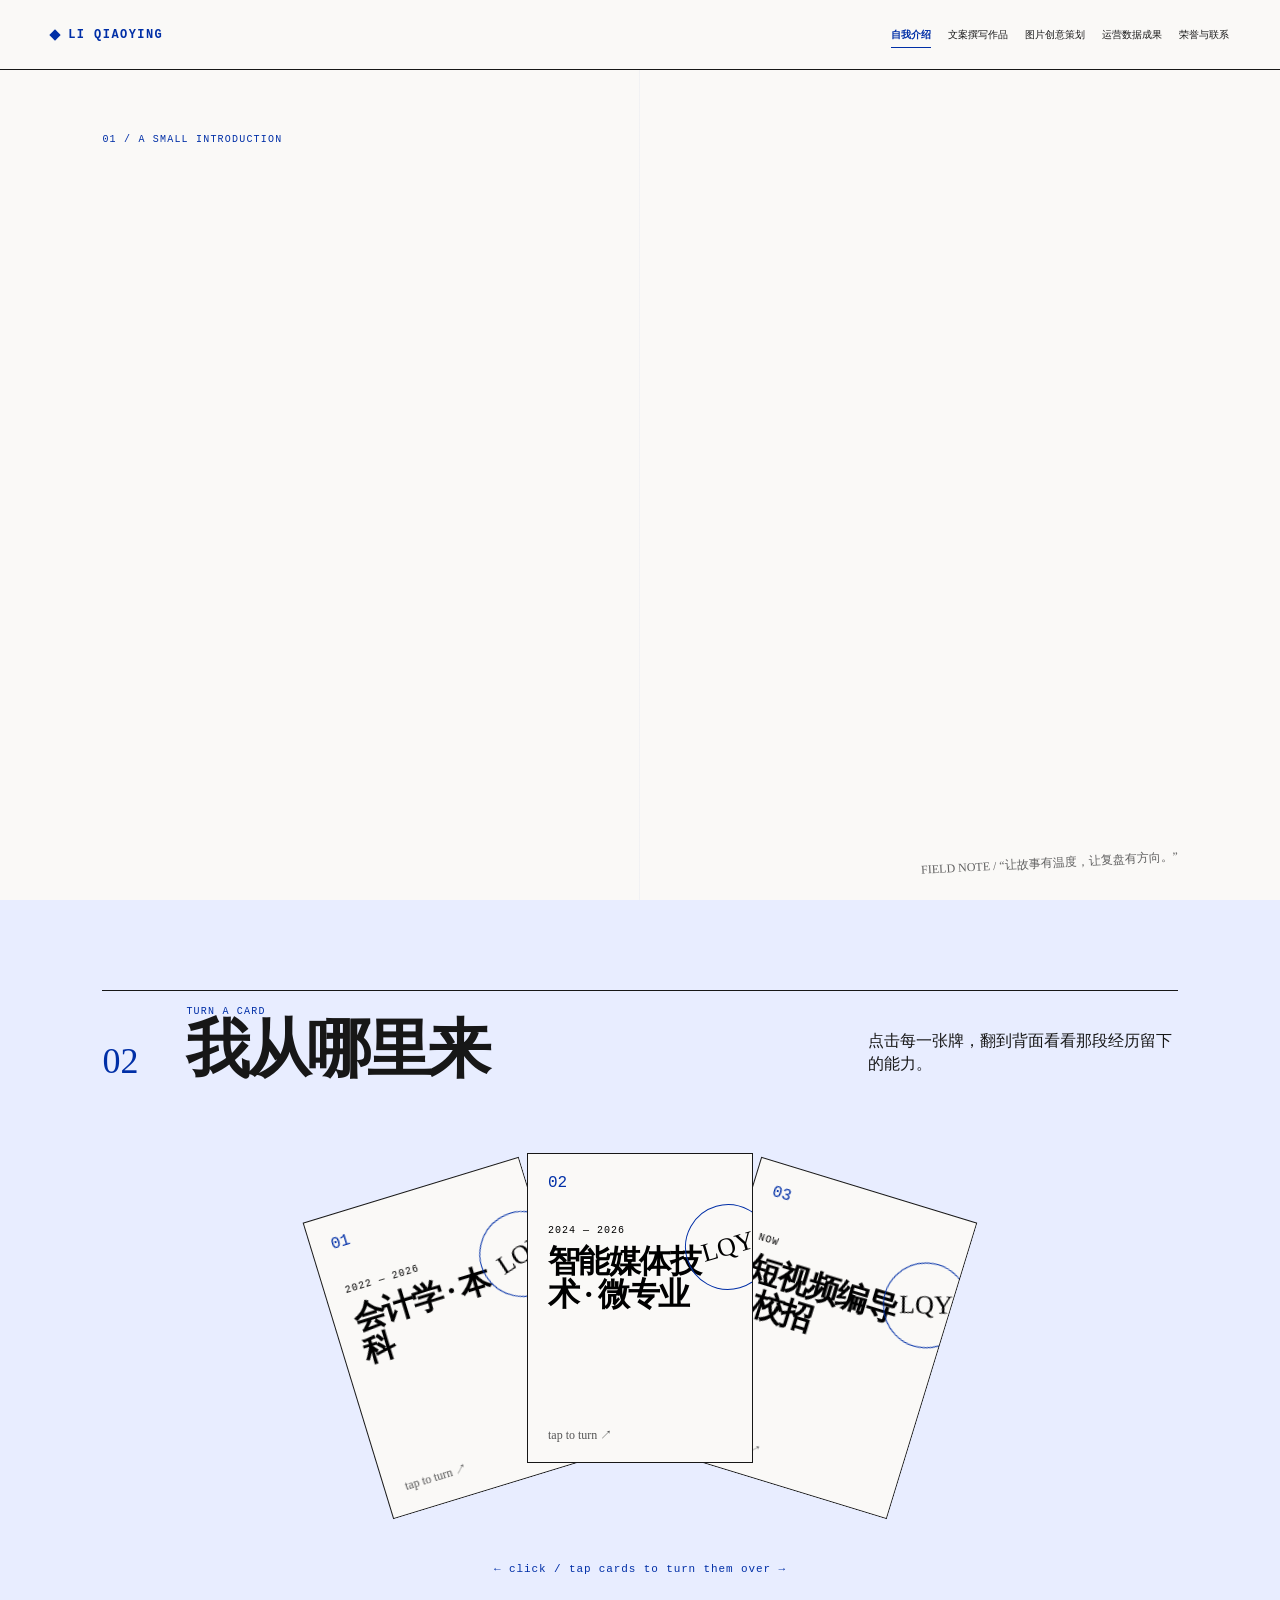
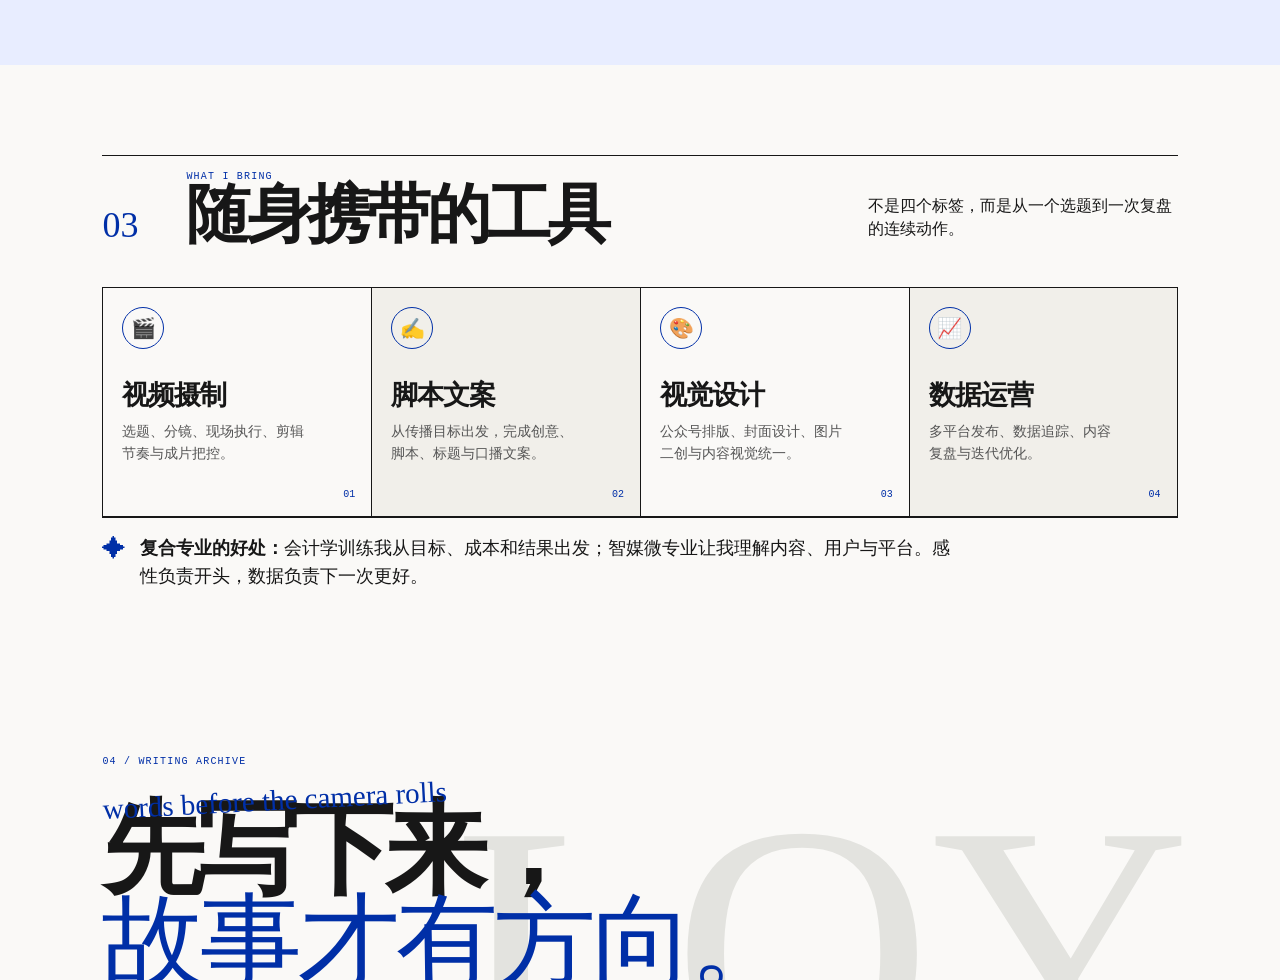
==== commit 32003c4f: "Convert portfolio to scroll narrative" ====
--- a/copywriting.html
+++ b/copywriting.html
@@ -1,5 +1 @@
-<!doctype html>
-<html lang="zh-CN"><head><meta charset="UTF-8" /><meta name="viewport" content="width=device-width, initial-scale=1.0" /><meta name="description" content="李乔英文案撰写作品" /><title>文案撰写作品｜李乔英</title><link rel="preconnect" href="https://fonts.googleapis.com" /><link rel="preconnect" href="https://fonts.gstatic.com" crossorigin /><link href="https://fonts.googleapis.com/css2?family=Caveat:wght@400;500;600&family=Cormorant+Garamond:ital,wght@0,500;0,600;1,500&family=JetBrains+Mono:wght@300;400;500&family=Noto+Sans+SC:wght@400;500;600;700&display=swap" rel="stylesheet" /><link rel="stylesheet" href="styles.css" /></head>
-<body class="writing-page"><header class="site-header"><a class="brand" href="index.html"><span class="brand-dot"></span>LI QIAOYING</a><button class="nav-toggle" type="button" aria-label="打开导航" aria-expanded="false">☰</button><nav class="main-nav"><a href="index.html">自我介绍</a><a class="active" href="copywriting.html">文案撰写作品</a><a href="creative.html">图片创意策划</a><a href="data.html">运营数据成果</a><a href="honors.html">荣誉与联系</a></nav></header>
-<main><section class="archive-hero section"><p class="field-index">02 / WRITING ARCHIVE</p><p class="hand-note">words before the camera rolls</p><h1>先写下来，<br /><em>故事才有方向。</em></h1><p>从微电影到官媒稿件；每一次写作，都在替一个内容找到最适合它的说法。</p></section><section class="script-library section"><div class="library-rail"><p>SELECT A SCRIPT</p><div id="work-tabs" class="work-tabs" role="tablist"><p class="loading-note">正在放回脚本…</p></div></div><article id="script-detail" class="script-detail"><p class="loading-note">正在翻开脚本…</p></article></section></main>
-<footer><span>© 2026 李乔英 · 校招短视频编导作品集</span><a href="creative.html">下一本：影像笔记 ↗</a></footer><script src="content/site-content.js"></script><script src="app.js"></script></body></html>
+<!doctype html><html lang="zh-CN"><head><meta charset="utf-8"><meta http-equiv="refresh" content="0; url=index.html#writing"><meta name="viewport" content="width=device-width,initial-scale=1"><title>正在进入文案作品｜李乔英</title></head><body><p>正在进入 <a href="index.html#writing">文案撰写作品</a>…</p></body></html>
